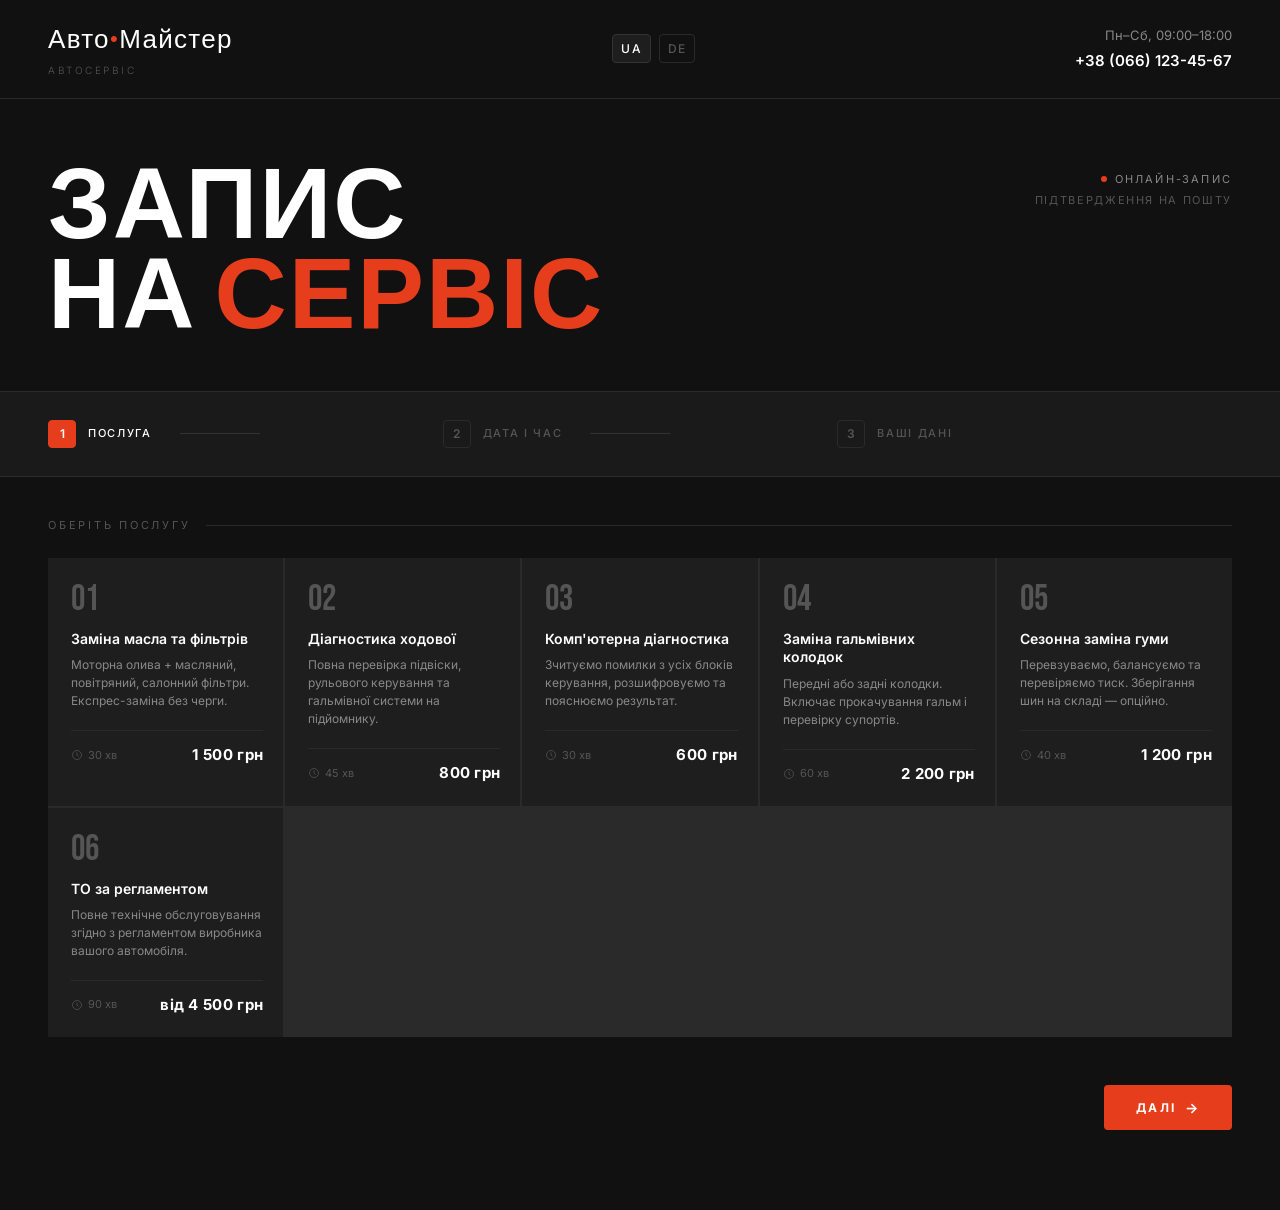
==== index.html @ 1dd85649 "add all project files" ====
<!DOCTYPE html>
<html lang="uk">
<head>
  <meta charset="UTF-8" />
  <meta name="viewport" content="width=device-width, initial-scale=1.0" />
  <title>Авто•Майстер — Запис на сервіс</title>
  <meta name="description" content="Онлайн-запис на автосервіс. Заміна масла, діагностика, гальма, шини. Пн–Сб 09:00–18:00" />
  <link rel="stylesheet" href="css/style.css" />
  <link rel="preconnect" href="https://fonts.googleapis.com" />
  <link href="https://fonts.googleapis.com/css2?family=Bebas+Neue&family=Inter:wght@300;400;500;600;700&display=swap" rel="stylesheet" />
</head>
<body>

<!-- HEADER -->
<header class="header">
  <div class="logo">
    <div>
      <a class="logo-name" href="index.html">Авто<span>•</span>Майстер</a>
      <div class="logo-tagline">Автосервіс</div>
    </div>
  </div>

  <div class="lang-switcher">
    <a href="index.html" class="active">UA</a>
    <a href="index.de.html">DE</a>
  </div>

  <div class="header-contact">
    <div>Пн–Сб, 09:00–18:00</div>
    <a href="tel:+380661234567">+38 (066) 123-45-67</a>
  </div>
</header>

<!-- HERO -->
<section class="hero">
  <h1 class="hero-headline">
    Запис<br>на <span class="accent">сервіс</span>
  </h1>
  <div class="hero-meta">
    <div class="hero-badge">Онлайн-запис</div>
    <div class="hero-sub">Підтвердження на пошту</div>
  </div>
</section>

<!-- WIZARD STEPS -->
<nav class="wizard-steps" aria-label="Кроки запису">
  <div class="step active" id="nav-step-1">
    <div class="step-num">1</div>
    <span class="step-label">Послуга</span>
  </div>
  <div class="step" id="nav-step-2">
    <div class="step-num">2</div>
    <span class="step-label">Дата і час</span>
  </div>
  <div class="step" id="nav-step-3">
    <div class="step-num">3</div>
    <span class="step-label">Ваші дані</span>
  </div>
</nav>

<!-- MAIN -->
<main class="main">

  <!-- STEP 1 -->
  <div class="wizard-panel" id="step-1">
    <div class="section-label">Оберіть послугу</div>
    <div class="services-grid" id="services-grid"></div>
    <div class="btn-row" style="border-top:none; justify-content:flex-end; margin-top:24px;">
      <button class="btn-next" id="btn-next-1">Далі</button>
    </div>
  </div>

  <!-- STEP 2 -->
  <div class="wizard-panel hidden" id="step-2">
    <div class="section-label">Оберіть дату</div>
    <div class="calendar-section">
      <div id="calendar-container"></div>
    </div>
    <div class="section-label" style="margin-top:32px;">Доступний час</div>
    <div id="time-slots"></div>
    <div class="btn-row">
      <button class="btn-back" id="btn-back-2">Назад</button>
      <button class="btn-next" id="btn-next-2">Далі</button>
    </div>
  </div>

  <!-- STEP 3 -->
  <div class="wizard-panel hidden" id="step-3">
    <div class="section-label">Ваші дані</div>

    <div id="booking-summary" class="booking-summary"></div>

    <div class="form-group">
      <label class="form-label" for="field-name">Ім'я *</label>
      <input class="form-input" id="field-name" type="text" placeholder="Іван Петренко" autocomplete="name" />
      <div class="form-error" id="error-name"></div>
    </div>

    <div class="form-group">
      <label class="form-label" for="field-phone">Телефон *</label>
      <input class="form-input" id="field-phone" type="tel" placeholder="+38 (0__) ___-__-__" autocomplete="tel" />
      <div class="form-error" id="error-phone"></div>
    </div>

    <div class="form-group">
      <label class="form-label" for="field-email">Email <span style="color:var(--text-muted);font-size:11px;">(необов'язково)</span></label>
      <input class="form-input" id="field-email" type="email" placeholder="ivan@gmail.com" autocomplete="email" />
      <div class="form-error" id="error-email"></div>
    </div>

    <div class="form-group">
      <label class="form-label" for="field-comment">Марка авто / коментар</label>
      <input class="form-input" id="field-comment" type="text" placeholder="Toyota Camry 2019, бензин" />
    </div>

    <div class="btn-row">
      <button class="btn-back" id="btn-back-3">Назад</button>
      <button class="btn-next" id="btn-submit">Підтвердити запис</button>
    </div>
  </div>

  <!-- SUCCESS -->
  <div class="wizard-panel hidden" id="step-success">
    <div class="success-screen">
      <div class="success-icon">
        <svg viewBox="0 0 24 24"><polyline points="4,12 9,17 20,6"/></svg>
      </div>
      <h2 class="success-title">Запис прийнято!</h2>
      <p class="success-text">
        Ваш запис успішно оформлено.<br>
        Підтвердження надіслано на вашу пошту.
      </p>
      <div class="success-detail booking-summary"></div>
      <a class="btn-next hidden cal-link" href="#" target="_blank" rel="noopener"
         style="display:inline-flex; margin-bottom:16px; text-decoration:none;">
        Додати в Cal.com
      </a>
      <br>
      <button class="btn-restart" id="btn-restart">Новий запис</button>
    </div>
  </div>

</main>

<!-- DATA: Services (Ukrainian) -->
<script>
window.SERVICES = [
  {
    id: 'oil',
    name: 'Заміна масла та фільтрів',
    desc: 'Моторна олива + масляний, повітряний, салонний фільтри. Експрес-заміна без черги.',
    duration: '30 хв',
    price: '1 500 грн',
  },
  {
    id: 'suspension',
    name: 'Діагностика ходової',
    desc: 'Повна перевірка підвіски, рульового керування та гальмівної системи на підйомнику.',
    duration: '45 хв',
    price: '800 грн',
  },
  {
    id: 'diagnostic',
    name: 'Комп\'ютерна діагностика',
    desc: 'Зчитуємо помилки з усіх блоків керування, розшифровуємо та пояснюємо результат.',
    duration: '30 хв',
    price: '600 грн',
  },
  {
    id: 'brakes',
    name: 'Заміна гальмівних колодок',
    desc: 'Передні або задні колодки. Включає прокачування гальм і перевірку супортів.',
    duration: '60 хв',
    price: '2 200 грн',
  },
  {
    id: 'tires',
    name: 'Сезонна заміна гуми',
    desc: 'Перевзуваємо, балансуємо та перевіряємо тиск. Зберігання шин на складі — опційно.',
    duration: '40 хв',
    price: '1 200 грн',
  },
  {
    id: 'maintenance',
    name: 'ТО за регламентом',
    desc: 'Повне технічне обслуговування згідно з регламентом виробника вашого автомобіля.',
    duration: '90 хв',
    price: 'від 4 500 грн',
  },
];

window.STRINGS = {
  selectService: 'Оберіть послугу',
  selectDateTime: 'Оберіть дату та час',
  selectDateFirst: 'Спочатку оберіть дату',
  yourBooking: 'Ваше замовлення',
  service: 'Послуга',
  dateLabel: 'Дата',
  timeLabel: 'Час',
  duration: 'Тривалість',
  price: 'Вартість',
  nameLabel: 'Ім\'я',
  sending: 'Надсилання',
  submit: 'Підтвердити запис',
  errorRequired: 'Обов\'язкове поле',
  errorPhone: 'Введіть коректний номер',
  errorEmail: 'Некоректний email',
  errorGeneral: 'Помилка. Спробуйте ще раз.',
  months: ['Січень','Лютий','Березень','Квітень','Травень','Червень',
           'Липень','Серпень','Вересень','Жовтень','Листопад','Грудень'],
  days: ['Пн','Вт','Ср','Чт','Пт','Сб','Нд'],
};
</script>
<script src="js/main.js"></script>
</body>
</html>
---- css/style.css ----
/* ============================================
   AUTO-SERVICE — CORE STYLES
   Dark industrial theme, orange/red accent
   ============================================ */

:root {
  --bg-primary: #111111;
  --bg-secondary: #1a1a1a;
  --bg-card: #1e1e1e;
  --bg-card-hover: #242424;
  --bg-card-selected: #222222;

  --accent: #e63e1c;
  --accent-dark: #b52e10;
  --accent-dim: rgba(230, 62, 28, 0.15);

  --text-primary: #ffffff;
  --text-secondary: #888888;
  --text-muted: #555555;
  --text-accent: #e63e1c;

  --border: #2a2a2a;
  --border-light: #333333;
  --border-accent: #e63e1c;

  --font-display: 'Bebas Neue', 'Impact', sans-serif;
  --font-body: 'Inter', 'Segoe UI', sans-serif;

  --step-inactive: #2a2a2a;
  --step-active: #e63e1c;
  --step-done: #333333;

  --radius: 4px;
  --transition: 0.2s ease;
}

/* ---- RESET ---- */
*, *::before, *::after { box-sizing: border-box; margin: 0; padding: 0; }

html { scroll-behavior: smooth; }

body {
  background: var(--bg-primary);
  color: var(--text-primary);
  font-family: var(--font-body);
  font-size: 15px;
  line-height: 1.6;
  min-height: 100vh;
  -webkit-font-smoothing: antialiased;
}

@import url('https://fonts.googleapis.com/css2?family=Bebas+Neue&family=Inter:wght@300;400;500;600&display=swap');

/* ============ HEADER ============ */
.header {
  display: flex;
  align-items: center;
  justify-content: space-between;
  padding: 20px 48px;
  border-bottom: 1px solid var(--border);
  background: var(--bg-primary);
  position: sticky;
  top: 0;
  z-index: 100;
}

.logo {
  display: flex;
  align-items: center;
  gap: 12px;
}

.logo-name {
  font-family: var(--font-display);
  font-size: 26px;
  letter-spacing: 0.05em;
  color: var(--text-primary);
  text-decoration: none;
}

.logo-name span {
  color: var(--accent);
}

.logo-tagline {
  font-size: 10px;
  letter-spacing: 0.25em;
  text-transform: uppercase;
  color: var(--text-muted);
  font-weight: 300;
}

.header-contact {
  text-align: right;
  font-size: 13px;
  color: var(--text-secondary);
  line-height: 1.8;
}

.header-contact a {
  color: var(--text-primary);
  text-decoration: none;
  font-weight: 600;
  font-size: 15px;
  transition: color var(--transition);
}

.header-contact a:hover { color: var(--accent); }

.lang-switcher {
  display: flex;
  gap: 8px;
  align-items: center;
}

.lang-switcher a {
  font-size: 12px;
  font-weight: 500;
  letter-spacing: 0.1em;
  text-transform: uppercase;
  color: var(--text-muted);
  text-decoration: none;
  padding: 4px 8px;
  border: 1px solid var(--border);
  border-radius: var(--radius);
  transition: all var(--transition);
}

.lang-switcher a:hover,
.lang-switcher a.active {
  color: var(--text-primary);
  border-color: var(--border-light);
  background: var(--bg-card);
}

/* ============ HERO ============ */
.hero {
  padding: 64px 48px 48px;
  border-bottom: 1px solid var(--border);
  display: flex;
  align-items: flex-start;
  justify-content: space-between;
  gap: 32px;
}

.hero-headline {
  font-family: var(--font-display);
  font-size: clamp(60px, 8vw, 100px);
  line-height: 0.9;
  letter-spacing: 0.02em;
  text-transform: uppercase;
}

.hero-headline .accent { color: var(--accent); }

.hero-meta {
  text-align: right;
  padding-top: 8px;
}

.hero-badge {
  display: flex;
  align-items: center;
  gap: 8px;
  font-size: 11px;
  letter-spacing: 0.2em;
  text-transform: uppercase;
  color: var(--text-secondary);
  margin-bottom: 4px;
  justify-content: flex-end;
}

.hero-badge::before {
  content: '';
  display: inline-block;
  width: 6px;
  height: 6px;
  border-radius: 50%;
  background: var(--accent);
  animation: pulse 2s infinite;
}

@keyframes pulse {
  0%, 100% { opacity: 1; }
  50% { opacity: 0.4; }
}

.hero-sub {
  font-size: 11px;
  letter-spacing: 0.15em;
  text-transform: uppercase;
  color: var(--text-muted);
}

/* ============ WIZARD STEPS ============ */
.wizard-steps {
  display: flex;
  align-items: center;
  gap: 0;
  padding: 28px 48px;
  border-bottom: 1px solid var(--border);
  background: var(--bg-secondary);
}

.step {
  display: flex;
  align-items: center;
  gap: 12px;
  cursor: default;
  flex: 1;
}

.step:not(:last-child)::after {
  content: '';
  flex: 1;
  height: 1px;
  background: var(--border-light);
  margin: 0 16px;
  max-width: 80px;
}

.step-num {
  width: 28px;
  height: 28px;
  border: 1.5px solid var(--step-inactive);
  display: flex;
  align-items: center;
  justify-content: center;
  font-size: 12px;
  font-weight: 600;
  color: var(--text-muted);
  border-radius: var(--radius);
  flex-shrink: 0;
  transition: all var(--transition);
}

.step-label {
  font-size: 11px;
  font-weight: 500;
  letter-spacing: 0.15em;
  text-transform: uppercase;
  color: var(--text-muted);
  white-space: nowrap;
  transition: color var(--transition);
}

/* Active step */
.step.active .step-num {
  background: var(--accent);
  border-color: var(--accent);
  color: white;
}

.step.active .step-label {
  color: var(--text-primary);
}

/* Completed step */
.step.done .step-num {
  background: var(--step-done);
  border-color: var(--step-done);
  color: var(--accent);
  font-size: 14px;
}

.step.done .step-label {
  color: var(--text-secondary);
}

/* ============ MAIN CONTENT ============ */
.main {
  padding: 40px 48px 80px;
}

.section-label {
  font-size: 11px;
  letter-spacing: 0.25em;
  text-transform: uppercase;
  color: var(--text-muted);
  margin-bottom: 24px;
  display: flex;
  align-items: center;
  gap: 16px;
}

.section-label::after {
  content: '';
  flex: 1;
  height: 1px;
  background: var(--border);
}

/* ============ STEP 1 — SERVICES ============ */
.services-grid {
  display: grid;
  grid-template-columns: repeat(5, 1fr);
  gap: 2px;
  background: var(--border);
}

@media (max-width: 1200px) {
  .services-grid { grid-template-columns: repeat(3, 1fr); }
}

@media (max-width: 768px) {
  .services-grid { grid-template-columns: 1fr; }
  .header { padding: 16px 20px; }
  .hero { padding: 40px 20px 32px; flex-direction: column; }
  .hero-meta { text-align: left; }
  .wizard-steps { padding: 20px; }
  .step-label { display: none; }
  .main { padding: 28px 20px 60px; }
}

.service-card {
  background: var(--bg-card);
  padding: 24px 20px 20px;
  cursor: pointer;
  position: relative;
  transition: background var(--transition);
  border-left: 3px solid transparent;
  user-select: none;
}

.service-card:hover {
  background: var(--bg-card-hover);
}

.service-card.selected {
  background: var(--bg-card-selected);
  border-left-color: var(--accent);
}

.service-card .check {
  position: absolute;
  top: 12px;
  right: 12px;
  width: 22px;
  height: 22px;
  background: var(--accent);
  border-radius: 2px;
  display: flex;
  align-items: center;
  justify-content: center;
  opacity: 0;
  transition: opacity var(--transition);
}

.service-card.selected .check { opacity: 1; }

.check svg {
  width: 12px;
  height: 12px;
  stroke: white;
  stroke-width: 2.5;
  fill: none;
}

.service-num {
  font-family: var(--font-display);
  font-size: 36px;
  color: var(--text-muted);
  line-height: 1;
  margin-bottom: 12px;
  transition: color var(--transition);
}

.service-card.selected .service-num,
.service-card:hover .service-num {
  color: var(--accent);
  opacity: 0.6;
}

.service-name {
  font-size: 14px;
  font-weight: 600;
  color: var(--text-primary);
  margin-bottom: 8px;
  line-height: 1.3;
}

.service-desc {
  font-size: 12px;
  color: var(--text-secondary);
  line-height: 1.5;
  margin-bottom: 20px;
}

.service-footer {
  display: flex;
  align-items: center;
  justify-content: space-between;
  border-top: 1px solid var(--border);
  padding-top: 12px;
  margin-top: auto;
}

.service-duration {
  font-size: 11px;
  color: var(--text-muted);
  display: flex;
  align-items: center;
  gap: 5px;
}

.service-duration svg {
  width: 12px;
  height: 12px;
  stroke: currentColor;
  fill: none;
  stroke-width: 1.5;
}

.service-price {
  font-size: 15px;
  font-weight: 700;
  color: var(--text-primary);
  letter-spacing: 0.02em;
}

.service-card.selected .service-price {
  color: var(--accent);
}

/* ============ STEP 2 — CALENDAR ============ */
#step-2 {
  max-width: 600px;
}

/* Cal.com embed container */
.cal-embed-wrapper {
  background: var(--bg-card);
  border: 1px solid var(--border);
  border-radius: var(--radius);
  overflow: hidden;
  min-height: 500px;
}

/* Custom calendar (fallback / standalone) */
.calendar-section { margin-bottom: 32px; }

.cal-header {
  display: flex;
  align-items: center;
  justify-content: space-between;
  margin-bottom: 20px;
}

.cal-month {
  font-family: var(--font-display);
  font-size: 24px;
  letter-spacing: 0.05em;
  text-transform: uppercase;
}

.cal-nav {
  background: none;
  border: 1px solid var(--border);
  color: var(--text-secondary);
  width: 32px;
  height: 32px;
  border-radius: var(--radius);
  cursor: pointer;
  display: flex;
  align-items: center;
  justify-content: center;
  transition: all var(--transition);
  font-size: 16px;
}

.cal-nav:hover {
  border-color: var(--border-light);
  color: var(--text-primary);
}

.cal-grid {
  display: grid;
  grid-template-columns: repeat(7, 1fr);
  gap: 2px;
}

.cal-day-name {
  text-align: center;
  font-size: 11px;
  letter-spacing: 0.1em;
  text-transform: uppercase;
  color: var(--text-muted);
  padding: 8px 4px;
  font-weight: 500;
}

.cal-day {
  aspect-ratio: 1;
  display: flex;
  align-items: center;
  justify-content: center;
  font-size: 14px;
  border-radius: var(--radius);
  cursor: pointer;
  transition: all var(--transition);
  color: var(--text-secondary);
  font-weight: 400;
}

.cal-day:hover:not(.disabled):not(.empty) {
  background: var(--bg-card-hover);
  color: var(--text-primary);
}

.cal-day.today {
  color: var(--text-primary);
  font-weight: 600;
  border: 1px solid var(--border-light);
}

.cal-day.selected {
  background: var(--accent);
  color: white;
  font-weight: 700;
}

.cal-day.disabled {
  color: var(--text-muted);
  cursor: default;
  opacity: 0.4;
}

.cal-day.empty { cursor: default; }

/* Time slots */
.time-section { }

.time-grid {
  display: grid;
  grid-template-columns: repeat(4, 1fr);
  gap: 8px;
  margin-top: 12px;
}

@media (max-width: 480px) {
  .time-grid { grid-template-columns: repeat(3, 1fr); }
}

.time-slot {
  padding: 10px;
  text-align: center;
  font-size: 13px;
  font-weight: 500;
  background: var(--bg-card);
  border: 1px solid var(--border);
  border-radius: var(--radius);
  cursor: pointer;
  color: var(--text-secondary);
  transition: all var(--transition);
}

.time-slot:hover {
  border-color: var(--border-light);
  color: var(--text-primary);
  background: var(--bg-card-hover);
}

.time-slot.selected {
  background: var(--accent);
  border-color: var(--accent);
  color: white;
}

.time-placeholder {
  padding: 32px 20px;
  text-align: center;
  color: var(--text-muted);
  font-size: 13px;
  background: var(--bg-card);
  border: 1px solid var(--border);
  border-radius: var(--radius);
  margin-top: 12px;
}

/* ============ STEP 3 — FORM ============ */
#step-3 { max-width: 520px; }

.form-group {
  margin-bottom: 20px;
}

.form-label {
  display: block;
  font-size: 11px;
  letter-spacing: 0.15em;
  text-transform: uppercase;
  color: var(--text-muted);
  margin-bottom: 8px;
  font-weight: 500;
}

.form-input {
  width: 100%;
  background: var(--bg-card);
  border: 1px solid var(--border);
  border-radius: var(--radius);
  padding: 12px 16px;
  font-size: 14px;
  color: var(--text-primary);
  font-family: var(--font-body);
  transition: border-color var(--transition);
  -webkit-appearance: none;
}

.form-input::placeholder { color: var(--text-muted); }

.form-input:focus {
  outline: none;
  border-color: var(--accent);
}

.form-input.error { border-color: #c0392b; }
.form-error { font-size: 12px; color: #e74c3c; margin-top: 6px; }

.booking-summary {
  background: var(--bg-card);
  border: 1px solid var(--border);
  border-radius: var(--radius);
  padding: 20px;
  margin-bottom: 28px;
}

.summary-title {
  font-size: 11px;
  letter-spacing: 0.15em;
  text-transform: uppercase;
  color: var(--text-muted);
  margin-bottom: 16px;
}

.summary-row {
  display: flex;
  justify-content: space-between;
  align-items: baseline;
  font-size: 13px;
  color: var(--text-secondary);
  padding: 8px 0;
  border-bottom: 1px solid var(--border);
}

.summary-row:last-child { border-bottom: none; }

.summary-row strong {
  color: var(--text-primary);
  font-weight: 500;
}

.summary-row .val-accent {
  color: var(--accent);
  font-weight: 700;
}

/* ============ BUTTONS ============ */
.btn-row {
  display: flex;
  align-items: center;
  justify-content: space-between;
  margin-top: 36px;
  padding-top: 24px;
  border-top: 1px solid var(--border);
}

.btn-back {
  background: none;
  border: none;
  color: var(--text-muted);
  font-size: 12px;
  letter-spacing: 0.15em;
  text-transform: uppercase;
  cursor: pointer;
  font-family: var(--font-body);
  font-weight: 500;
  transition: color var(--transition);
  display: flex;
  align-items: center;
  gap: 8px;
  padding: 0;
}

.btn-back:hover { color: var(--text-primary); }

.btn-back::before {
  content: '←';
  font-size: 14px;
}

.btn-next {
  background: var(--accent);
  border: none;
  color: white;
  font-size: 12px;
  letter-spacing: 0.2em;
  text-transform: uppercase;
  font-weight: 700;
  padding: 14px 32px;
  border-radius: var(--radius);
  cursor: pointer;
  font-family: var(--font-body);
  transition: background var(--transition), transform 0.1s;
  display: flex;
  align-items: center;
  gap: 8px;
}

.btn-next:hover { background: var(--accent-dark); }
.btn-next:active { transform: scale(0.98); }

.btn-next:disabled {
  background: var(--step-inactive);
  color: var(--text-muted);
  cursor: not-allowed;
}

.btn-next::after { content: '→'; font-size: 14px; }

/* ============ SUCCESS SCREEN ============ */
.success-screen {
  text-align: center;
  padding: 80px 40px;
  max-width: 500px;
  margin: 0 auto;
}

.success-icon {
  width: 64px;
  height: 64px;
  background: var(--accent-dim);
  border: 1px solid var(--accent);
  border-radius: 50%;
  display: flex;
  align-items: center;
  justify-content: center;
  margin: 0 auto 28px;
}

.success-icon svg {
  width: 28px;
  height: 28px;
  stroke: var(--accent);
  stroke-width: 2;
  fill: none;
}

.success-title {
  font-family: var(--font-display);
  font-size: 40px;
  margin-bottom: 12px;
  text-transform: uppercase;
}

.success-text {
  font-size: 14px;
  color: var(--text-secondary);
  line-height: 1.7;
  margin-bottom: 32px;
}

.success-detail {
  background: var(--bg-card);
  border: 1px solid var(--border);
  border-radius: var(--radius);
  padding: 20px;
  margin-bottom: 28px;
  text-align: left;
}

.btn-restart {
  background: none;
  border: 1px solid var(--border-light);
  color: var(--text-secondary);
  font-size: 12px;
  letter-spacing: 0.15em;
  text-transform: uppercase;
  padding: 12px 28px;
  border-radius: var(--radius);
  cursor: pointer;
  font-family: var(--font-body);
  transition: all var(--transition);
}

.btn-restart:hover {
  border-color: var(--text-secondary);
  color: var(--text-primary);
}

/* ============ UTILITIES ============ */
.hidden { display: none !important; }

.fade-in {
  animation: fadeIn 0.25s ease;
}

@keyframes fadeIn {
  from { opacity: 0; transform: translateY(8px); }
  to { opacity: 1; transform: translateY(0); }
}

@media (prefers-reduced-motion: reduce) {
  * { animation: none !important; transition: none !important; }
}
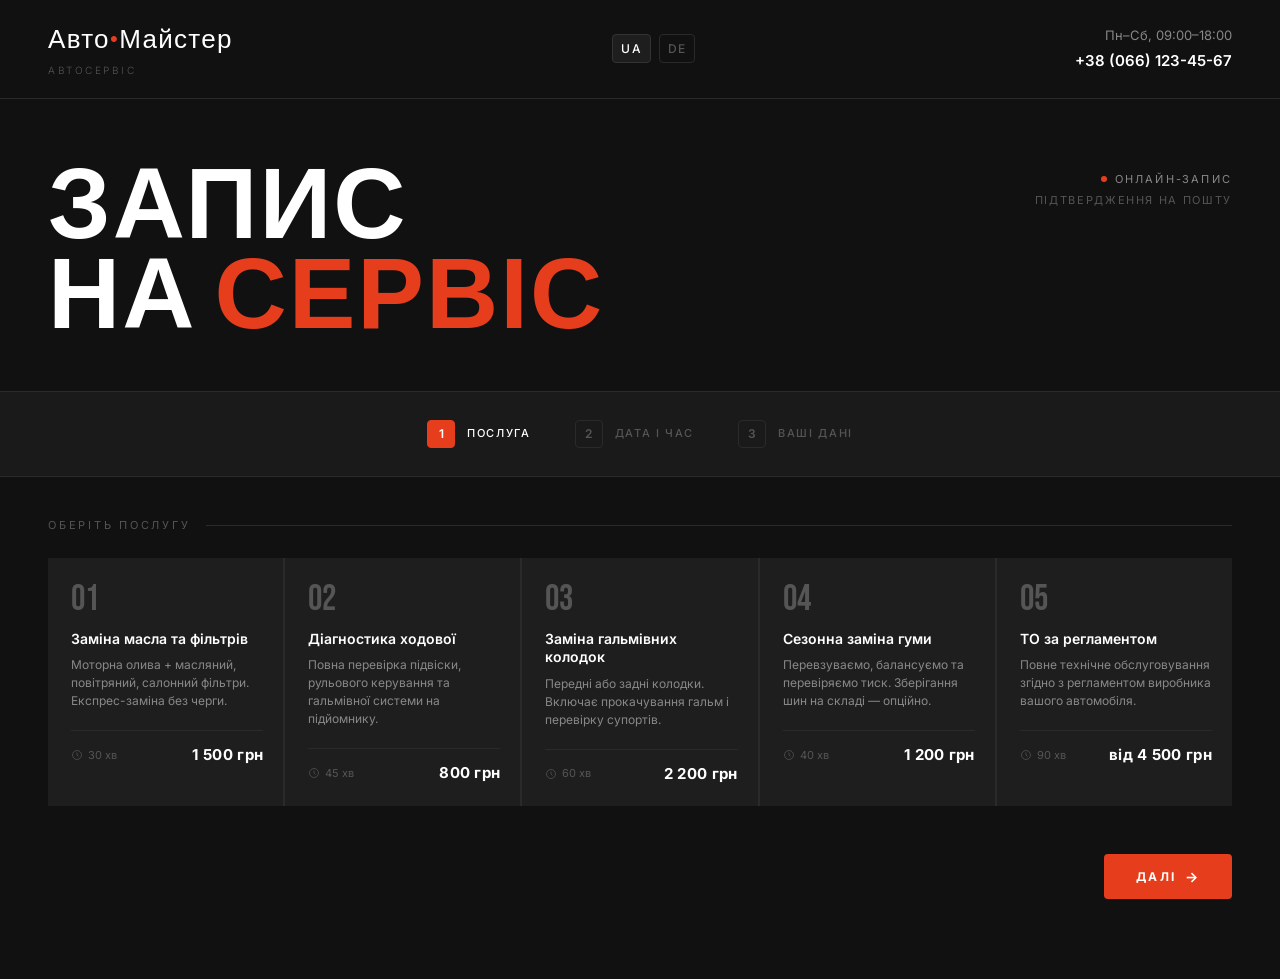
==== commit bba0e103: "fix 0.1" ====
--- a/index.html
+++ b/index.html
@@ -1,216 +1,252 @@
-<!DOCTYPE html>
+<!doctype html>
 <html lang="uk">
-<head>
-  <meta charset="UTF-8" />
-  <meta name="viewport" content="width=device-width, initial-scale=1.0" />
-  <title>Авто•Майстер — Запис на сервіс</title>
-  <meta name="description" content="Онлайн-запис на автосервіс. Заміна масла, діагностика, гальма, шини. Пн–Сб 09:00–18:00" />
-  <link rel="stylesheet" href="css/style.css" />
-  <link rel="preconnect" href="https://fonts.googleapis.com" />
-  <link href="https://fonts.googleapis.com/css2?family=Bebas+Neue&family=Inter:wght@300;400;500;600;700&display=swap" rel="stylesheet" />
-</head>
-<body>
-
-<!-- HEADER -->
-<header class="header">
-  <div class="logo">
-    <div>
-      <a class="logo-name" href="index.html">Авто<span>•</span>Майстер</a>
-      <div class="logo-tagline">Автосервіс</div>
-    </div>
-  </div>
-
-  <div class="lang-switcher">
-    <a href="index.html" class="active">UA</a>
-    <a href="index.de.html">DE</a>
-  </div>
-
-  <div class="header-contact">
-    <div>Пн–Сб, 09:00–18:00</div>
-    <a href="tel:+380661234567">+38 (066) 123-45-67</a>
-  </div>
-</header>
-
-<!-- HERO -->
-<section class="hero">
-  <h1 class="hero-headline">
-    Запис<br>на <span class="accent">сервіс</span>
-  </h1>
-  <div class="hero-meta">
-    <div class="hero-badge">Онлайн-запис</div>
-    <div class="hero-sub">Підтвердження на пошту</div>
-  </div>
-</section>
-
-<!-- WIZARD STEPS -->
-<nav class="wizard-steps" aria-label="Кроки запису">
-  <div class="step active" id="nav-step-1">
-    <div class="step-num">1</div>
-    <span class="step-label">Послуга</span>
-  </div>
-  <div class="step" id="nav-step-2">
-    <div class="step-num">2</div>
-    <span class="step-label">Дата і час</span>
-  </div>
-  <div class="step" id="nav-step-3">
-    <div class="step-num">3</div>
-    <span class="step-label">Ваші дані</span>
-  </div>
-</nav>
-
-<!-- MAIN -->
-<main class="main">
-
-  <!-- STEP 1 -->
-  <div class="wizard-panel" id="step-1">
-    <div class="section-label">Оберіть послугу</div>
-    <div class="services-grid" id="services-grid"></div>
-    <div class="btn-row" style="border-top:none; justify-content:flex-end; margin-top:24px;">
-      <button class="btn-next" id="btn-next-1">Далі</button>
-    </div>
-  </div>
-
-  <!-- STEP 2 -->
-  <div class="wizard-panel hidden" id="step-2">
-    <div class="section-label">Оберіть дату</div>
-    <div class="calendar-section">
-      <div id="calendar-container"></div>
-    </div>
-    <div class="section-label" style="margin-top:32px;">Доступний час</div>
-    <div id="time-slots"></div>
-    <div class="btn-row">
-      <button class="btn-back" id="btn-back-2">Назад</button>
-      <button class="btn-next" id="btn-next-2">Далі</button>
-    </div>
-  </div>
-
-  <!-- STEP 3 -->
-  <div class="wizard-panel hidden" id="step-3">
-    <div class="section-label">Ваші дані</div>
-
-    <div id="booking-summary" class="booking-summary"></div>
-
-    <div class="form-group">
-      <label class="form-label" for="field-name">Ім'я *</label>
-      <input class="form-input" id="field-name" type="text" placeholder="Іван Петренко" autocomplete="name" />
-      <div class="form-error" id="error-name"></div>
-    </div>
-
-    <div class="form-group">
-      <label class="form-label" for="field-phone">Телефон *</label>
-      <input class="form-input" id="field-phone" type="tel" placeholder="+38 (0__) ___-__-__" autocomplete="tel" />
-      <div class="form-error" id="error-phone"></div>
-    </div>
-
-    <div class="form-group">
-      <label class="form-label" for="field-email">Email <span style="color:var(--text-muted);font-size:11px;">(необов'язково)</span></label>
-      <input class="form-input" id="field-email" type="email" placeholder="ivan@gmail.com" autocomplete="email" />
-      <div class="form-error" id="error-email"></div>
-    </div>
-
-    <div class="form-group">
-      <label class="form-label" for="field-comment">Марка авто / коментар</label>
-      <input class="form-input" id="field-comment" type="text" placeholder="Toyota Camry 2019, бензин" />
-    </div>
-
-    <div class="btn-row">
-      <button class="btn-back" id="btn-back-3">Назад</button>
-      <button class="btn-next" id="btn-submit">Підтвердити запис</button>
-    </div>
-  </div>
-
-  <!-- SUCCESS -->
-  <div class="wizard-panel hidden" id="step-success">
-    <div class="success-screen">
-      <div class="success-icon">
-        <svg viewBox="0 0 24 24"><polyline points="4,12 9,17 20,6"/></svg>
-      </div>
-      <h2 class="success-title">Запис прийнято!</h2>
-      <p class="success-text">
-        Ваш запис успішно оформлено.<br>
-        Підтвердження надіслано на вашу пошту.
-      </p>
-      <div class="success-detail booking-summary"></div>
-      <a class="btn-next hidden cal-link" href="#" target="_blank" rel="noopener"
-         style="display:inline-flex; margin-bottom:16px; text-decoration:none;">
-        Додати в Cal.com
-      </a>
-      <br>
-      <button class="btn-restart" id="btn-restart">Новий запис</button>
-    </div>
-  </div>
-
-</main>
-
-<!-- DATA: Services (Ukrainian) -->
-<script>
-window.SERVICES = [
-  {
-    id: 'oil',
-    name: 'Заміна масла та фільтрів',
-    desc: 'Моторна олива + масляний, повітряний, салонний фільтри. Експрес-заміна без черги.',
-    duration: '30 хв',
-    price: '1 500 грн',
-  },
-  {
-    id: 'suspension',
-    name: 'Діагностика ходової',
-    desc: 'Повна перевірка підвіски, рульового керування та гальмівної системи на підйомнику.',
-    duration: '45 хв',
-    price: '800 грн',
-  },
-  {
-    id: 'diagnostic',
-    name: 'Комп\'ютерна діагностика',
-    desc: 'Зчитуємо помилки з усіх блоків керування, розшифровуємо та пояснюємо результат.',
-    duration: '30 хв',
-    price: '600 грн',
-  },
-  {
-    id: 'brakes',
-    name: 'Заміна гальмівних колодок',
-    desc: 'Передні або задні колодки. Включає прокачування гальм і перевірку супортів.',
-    duration: '60 хв',
-    price: '2 200 грн',
-  },
-  {
-    id: 'tires',
-    name: 'Сезонна заміна гуми',
-    desc: 'Перевзуваємо, балансуємо та перевіряємо тиск. Зберігання шин на складі — опційно.',
-    duration: '40 хв',
-    price: '1 200 грн',
-  },
-  {
-    id: 'maintenance',
-    name: 'ТО за регламентом',
-    desc: 'Повне технічне обслуговування згідно з регламентом виробника вашого автомобіля.',
-    duration: '90 хв',
-    price: 'від 4 500 грн',
-  },
-];
-
-window.STRINGS = {
-  selectService: 'Оберіть послугу',
-  selectDateTime: 'Оберіть дату та час',
-  selectDateFirst: 'Спочатку оберіть дату',
-  yourBooking: 'Ваше замовлення',
-  service: 'Послуга',
-  dateLabel: 'Дата',
-  timeLabel: 'Час',
-  duration: 'Тривалість',
-  price: 'Вартість',
-  nameLabel: 'Ім\'я',
-  sending: 'Надсилання',
-  submit: 'Підтвердити запис',
-  errorRequired: 'Обов\'язкове поле',
-  errorPhone: 'Введіть коректний номер',
-  errorEmail: 'Некоректний email',
-  errorGeneral: 'Помилка. Спробуйте ще раз.',
-  months: ['Січень','Лютий','Березень','Квітень','Травень','Червень',
-           'Липень','Серпень','Вересень','Жовтень','Листопад','Грудень'],
-  days: ['Пн','Вт','Ср','Чт','Пт','Сб','Нд'],
-};
-</script>
-<script src="js/main.js"></script>
-</body>
+  <head>
+    <meta charset="UTF-8" />
+    <meta name="viewport" content="width=device-width, initial-scale=1.0" />
+    <title>Авто•Майстер — Запис на сервіс</title>
+    <meta
+      name="description"
+      content="Онлайн-запис на автосервіс. Заміна масла, діагностика, гальма, шини. Пн–Сб 09:00–18:00"
+    />
+    <link rel="stylesheet" href="css/style.css" />
+    <link rel="preconnect" href="https://fonts.googleapis.com" />
+    <link
+      href="https://fonts.googleapis.com/css2?family=Bebas+Neue&family=Inter:wght@300;400;500;600;700&display=swap"
+      rel="stylesheet"
+    />
+  </head>
+  <body>
+    <!-- HEADER -->
+    <header class="header">
+      <div class="logo">
+        <div>
+          <a class="logo-name" href="index.html">Авто<span>•</span>Майстер</a>
+          <div class="logo-tagline">Автосервіс</div>
+        </div>
+      </div>
+
+      <div class="lang-switcher">
+        <a href="index.html" class="active">UA</a>
+        <a href="index.de.html">DE</a>
+      </div>
+
+      <div class="header-contact">
+        <div>Пн–Сб, 09:00–18:00</div>
+        <a href="tel:+380661234567">+38 (066) 123-45-67</a>
+      </div>
+    </header>
+
+    <!-- HERO -->
+    <section class="hero">
+      <h1 class="hero-headline">
+        Запис<br />на <span class="accent">сервіс</span>
+      </h1>
+      <div class="hero-meta">
+        <div class="hero-badge">Онлайн-запис</div>
+        <div class="hero-sub">Підтвердження на пошту</div>
+      </div>
+    </section>
+
+    <!-- WIZARD STEPS -->
+    <nav class="wizard-steps" aria-label="Кроки запису">
+      <div class="step active" id="nav-step-1">
+        <div class="step-num">1</div>
+        <span class="step-label">Послуга</span>
+      </div>
+      <div class="step" id="nav-step-2">
+        <div class="step-num">2</div>
+        <span class="step-label">Дата і час</span>
+      </div>
+      <div class="step" id="nav-step-3">
+        <div class="step-num">3</div>
+        <span class="step-label">Ваші дані</span>
+      </div>
+    </nav>
+
+    <!-- MAIN -->
+    <main class="main">
+      <!-- STEP 1 -->
+      <div class="wizard-panel" id="step-1">
+        <div class="section-label">Оберіть послугу</div>
+        <div class="services-grid" id="services-grid"></div>
+        <div
+          class="btn-row"
+          style="border-top: none; justify-content: flex-end; margin-top: 24px"
+        >
+          <button class="btn-next" id="btn-next-1">Далі</button>
+        </div>
+      </div>
+
+      <!-- STEP 2 -->
+      <div class="wizard-panel hidden" id="step-2">
+        <div class="section-label">Оберіть дату</div>
+        <div class="calendar-section">
+          <div id="calendar-container"></div>
+        </div>
+        <div class="section-label" style="margin-top: 32px">Доступний час</div>
+        <div id="time-slots"></div>
+        <div class="btn-row">
+          <button class="btn-back" id="btn-back-2">Назад</button>
+          <button class="btn-next" id="btn-next-2">Далі</button>
+        </div>
+      </div>
+
+      <!-- STEP 3 -->
+      <div class="wizard-panel hidden" id="step-3">
+        <div class="section-label">Ваші дані</div>
+
+        <div id="booking-summary" class="booking-summary"></div>
+
+        <div class="form-group">
+          <label class="form-label" for="field-name">Ім'я *</label>
+          <input
+            class="form-input"
+            id="field-name"
+            type="text"
+            placeholder="Іван Петренко"
+            autocomplete="name"
+          />
+          <div class="form-error" id="error-name"></div>
+        </div>
+
+        <div class="form-group">
+          <label class="form-label" for="field-phone">Телефон *</label>
+          <input
+            class="form-input"
+            id="field-phone"
+            type="tel"
+            placeholder="+38 (0__) ___-__-__"
+            autocomplete="tel"
+          />
+          <div class="form-error" id="error-phone"></div>
+        </div>
+
+        <div class="form-group">
+          <label class="form-label" for="field-email"
+            >Email
+            <span style="color: var(--text-muted); font-size: 11px"
+              >(необов'язково)</span
+            ></label
+          >
+          <input
+            class="form-input"
+            id="field-email"
+            type="email"
+            placeholder="ivan@gmail.com"
+            autocomplete="email"
+          />
+          <div class="form-error" id="error-email"></div>
+        </div>
+
+        <div class="form-group">
+          <label class="form-label" for="field-comment"
+            >Марка авто / коментар</label
+          >
+          <input
+            class="form-input"
+            id="field-comment"
+            type="text"
+            placeholder="Toyota Camry 2019, бензин"
+          />
+        </div>
+
+        <div class="btn-row">
+          <button class="btn-back" id="btn-back-3">Назад</button>
+          <button class="btn-next" id="btn-submit">Підтвердити запис</button>
+        </div>
+      </div>
+
+      <!-- SUCCESS -->
+      <div class="wizard-panel hidden" id="step-success">
+        <div class="success-screen">
+          <div class="success-icon">
+            <svg viewBox="0 0 24 24"><polyline points="4,12 9,17 20,6" /></svg>
+          </div>
+          <h2 class="success-title">Запис прийнято!</h2>
+          <p class="success-text">
+            Ваш запис успішно оформлено.<br />
+            Підтвердження надіслано на вашу пошту.
+          </p>
+          <div class="success-detail booking-summary"></div>
+          <button class="btn-restart" id="btn-restart">Новий запис</button>
+        </div>
+      </div>
+    </main>
+
+    <!-- DATA: Services (Ukrainian) -->
+    <script>
+      window.SERVICES = [
+        {
+          id: "oil",
+          name: "Заміна масла та фільтрів",
+          desc: "Моторна олива + масляний, повітряний, салонний фільтри. Експрес-заміна без черги.",
+          duration: "30 хв",
+          price: "1 500 грн",
+        },
+        {
+          id: "suspension",
+          name: "Діагностика ходової",
+          desc: "Повна перевірка підвіски, рульового керування та гальмівної системи на підйомнику.",
+          duration: "45 хв",
+          price: "800 грн",
+        },
+        {
+          id: "brakes",
+          name: "Заміна гальмівних колодок",
+          desc: "Передні або задні колодки. Включає прокачування гальм і перевірку супортів.",
+          duration: "60 хв",
+          price: "2 200 грн",
+        },
+        {
+          id: "tires",
+          name: "Сезонна заміна гуми",
+          desc: "Перевзуваємо, балансуємо та перевіряємо тиск. Зберігання шин на складі — опційно.",
+          duration: "40 хв",
+          price: "1 200 грн",
+        },
+        {
+          id: "maintenance",
+          name: "ТО за регламентом",
+          desc: "Повне технічне обслуговування згідно з регламентом виробника вашого автомобіля.",
+          duration: "90 хв",
+          price: "від 4 500 грн",
+        },
+      ];
+
+      window.STRINGS = {
+        selectService: "Оберіть послугу",
+        selectDateTime: "Оберіть дату та час",
+        selectDateFirst: "Спочатку оберіть дату",
+        yourBooking: "Ваше замовлення",
+        service: "Послуга",
+        dateLabel: "Дата",
+        timeLabel: "Час",
+        duration: "Тривалість",
+        price: "Вартість",
+        nameLabel: "Ім'я",
+        sending: "Надсилання",
+        submit: "Підтвердити запис",
+        errorRequired: "Обов'язкове поле",
+        errorPhone: "Введіть коректний номер",
+        errorEmail: "Некоректний email",
+        errorGeneral: "Помилка. Спробуйте ще раз.",
+        months: [
+          "Січень",
+          "Лютий",
+          "Березень",
+          "Квітень",
+          "Травень",
+          "Червень",
+          "Липень",
+          "Серпень",
+          "Вересень",
+          "Жовтень",
+          "Листопад",
+          "Грудень",
+        ],
+        days: ["Пн", "Вт", "Ср", "Чт", "Пт", "Сб", "Нд"],
+      };
+    </script>
+    <script src="js/main.js"></script>
+  </body>
 </html>
--- a/css/style.css
+++ b/css/style.css
@@ -23,8 +23,8 @@
   --border-light: #333333;
   --border-accent: #e63e1c;
 
-  --font-display: 'Bebas Neue', 'Impact', sans-serif;
-  --font-body: 'Inter', 'Segoe UI', sans-serif;
+  --font-display: "Bebas Neue", "Impact", sans-serif;
+  --font-body: "Inter", "Segoe UI", sans-serif;
 
   --step-inactive: #2a2a2a;
   --step-active: #e63e1c;
@@ -35,9 +35,17 @@
 }
 
 /* ---- RESET ---- */
-*, *::before, *::after { box-sizing: border-box; margin: 0; padding: 0; }
-
-html { scroll-behavior: smooth; }
+*,
+*::before,
+*::after {
+  box-sizing: border-box;
+  margin: 0;
+  padding: 0;
+}
+
+html {
+  scroll-behavior: smooth;
+}
 
 body {
   background: var(--bg-primary);
@@ -49,7 +57,7 @@
   -webkit-font-smoothing: antialiased;
 }
 
-@import url('https://fonts.googleapis.com/css2?family=Bebas+Neue&family=Inter:wght@300;400;500;600&display=swap');
+@import url("https://fonts.googleapis.com/css2?family=Bebas+Neue&family=Inter:wght@300;400;500;600&display=swap");
 
 /* ============ HEADER ============ */
 .header {
@@ -105,7 +113,9 @@
   transition: color var(--transition);
 }
 
-.header-contact a:hover { color: var(--accent); }
+.header-contact a:hover {
+  color: var(--accent);
+}
 
 .lang-switcher {
   display: flex;
@@ -151,7 +161,9 @@
   text-transform: uppercase;
 }
 
-.hero-headline .accent { color: var(--accent); }
+.hero-headline .accent {
+  color: var(--accent);
+}
 
 .hero-meta {
   text-align: right;
@@ -171,7 +183,7 @@
 }
 
 .hero-badge::before {
-  content: '';
+  content: "";
   display: inline-block;
   width: 6px;
   height: 6px;
@@ -181,8 +193,13 @@
 }
 
 @keyframes pulse {
-  0%, 100% { opacity: 1; }
-  50% { opacity: 0.4; }
+  0%,
+  100% {
+    opacity: 1;
+  }
+  50% {
+    opacity: 0.4;
+  }
 }
 
 .hero-sub {
@@ -196,6 +213,7 @@
 .wizard-steps {
   display: flex;
   align-items: center;
+  justify-content: center;
   gap: 0;
   padding: 28px 48px;
   border-bottom: 1px solid var(--border);
@@ -207,16 +225,15 @@
   align-items: center;
   gap: 12px;
   cursor: default;
-  flex: 1;
+  flex: 0 0 auto;
 }
 
 .step:not(:last-child)::after {
-  content: '';
+  content: "";
   flex: 1;
   height: 1px;
   background: var(--border-light);
   margin: 0 16px;
-  max-width: 80px;
 }
 
 .step-num {
@@ -284,7 +301,7 @@
 }
 
 .section-label::after {
-  content: '';
+  content: "";
   flex: 1;
   height: 1px;
   background: var(--border);
@@ -299,17 +316,70 @@
 }
 
 @media (max-width: 1200px) {
-  .services-grid { grid-template-columns: repeat(3, 1fr); }
+  .services-grid {
+    grid-template-columns: repeat(3, 1fr);
+  }
 }
 
 @media (max-width: 768px) {
-  .services-grid { grid-template-columns: 1fr; }
-  .header { padding: 16px 20px; }
-  .hero { padding: 40px 20px 32px; flex-direction: column; }
-  .hero-meta { text-align: left; }
-  .wizard-steps { padding: 20px; }
-  .step-label { display: none; }
-  .main { padding: 28px 20px 60px; }
+  .services-grid {
+    grid-template-columns: 1fr;
+  }
+
+  .header {
+    padding: 12px 16px;
+    flex-wrap: wrap;
+    gap: 8px;
+  }
+
+  .logo {
+    order: 1;
+  }
+
+  .lang-switcher {
+    order: 2;
+    margin-left: auto;
+  }
+
+  .header-contact {
+    order: 3;
+    width: 100%;
+    text-align: left;
+    font-size: 12px;
+    border-top: 1px solid var(--border);
+    padding-top: 8px;
+    display: flex;
+    align-items: center;
+    justify-content: space-between;
+  }
+
+  .header-contact a {
+    font-size: 14px;
+  }
+
+  .hero {
+    padding: 28px 16px 24px;
+    flex-direction: column;
+    gap: 16px;
+  }
+  .hero-meta {
+    text-align: left;
+  }
+  .hero-headline {
+    font-size: clamp(48px, 14vw, 72px);
+  }
+
+  .wizard-steps {
+    padding: 16px;
+    gap: 0;
+  }
+  .step-label {
+    display: none;
+  }
+
+  .main {
+    padding: 24px 16px 60px;
+  }
 }
 
 .service-card {
@@ -346,7 +416,9 @@
   transition: opacity var(--transition);
 }
 
-.service-card.selected .check { opacity: 1; }
+.service-card.selected .check {
+  opacity: 1;
+}
 
 .check svg {
   width: 12px;
@@ -425,6 +497,7 @@
 /* ============ STEP 2 — CALENDAR ============ */
 #step-2 {
   max-width: 600px;
+  margin: 0 auto;
 }
 
 /* Cal.com embed container */
@@ -437,7 +510,9 @@
 }
 
 /* Custom calendar (fallback / standalone) */
-.calendar-section { margin-bottom: 32px; }
+.calendar-section {
+  margin-bottom: 32px;
+}
 
 .cal-header {
   display: flex;
@@ -525,10 +600,13 @@
   opacity: 0.4;
 }
 
-.cal-day.empty { cursor: default; }
+.cal-day.empty {
+  cursor: default;
+}
 
 /* Time slots */
-.time-section { }
+.time-section {
+}
 
 .time-grid {
   display: grid;
@@ -538,7 +616,9 @@
 }
 
 @media (max-width: 480px) {
-  .time-grid { grid-template-columns: repeat(3, 1fr); }
+  .time-grid {
+    grid-template-columns: repeat(3, 1fr);
+  }
 }
 
 .time-slot {
@@ -578,7 +658,10 @@
 }
 
 /* ============ STEP 3 — FORM ============ */
-#step-3 { max-width: 520px; }
+#step-3 {
+  max-width: 520px;
+  margin: 0 auto;
+}
 
 .form-group {
   margin-bottom: 20px;
@@ -607,15 +690,23 @@
   -webkit-appearance: none;
 }
 
-.form-input::placeholder { color: var(--text-muted); }
+.form-input::placeholder {
+  color: var(--text-muted);
+}
 
 .form-input:focus {
   outline: none;
   border-color: var(--accent);
 }
 
-.form-input.error { border-color: #c0392b; }
-.form-error { font-size: 12px; color: #e74c3c; margin-top: 6px; }
+.form-input.error {
+  border-color: #c0392b;
+}
+.form-error {
+  font-size: 12px;
+  color: #e74c3c;
+  margin-top: 6px;
+}
 
 .booking-summary {
   background: var(--bg-card);
@@ -643,7 +734,9 @@
   border-bottom: 1px solid var(--border);
 }
 
-.summary-row:last-child { border-bottom: none; }
+.summary-row:last-child {
+  border-bottom: none;
+}
 
 .summary-row strong {
   color: var(--text-primary);
@@ -682,10 +775,12 @@
   padding: 0;
 }
 
-.btn-back:hover { color: var(--text-primary); }
+.btn-back:hover {
+  color: var(--text-primary);
+}
 
 .btn-back::before {
-  content: '←';
+  content: "←";
   font-size: 14px;
 }
 
@@ -701,14 +796,20 @@
   border-radius: var(--radius);
   cursor: pointer;
   font-family: var(--font-body);
-  transition: background var(--transition), transform 0.1s;
+  transition:
+    background var(--transition),
+    transform 0.1s;
   display: flex;
   align-items: center;
   gap: 8px;
 }
 
-.btn-next:hover { background: var(--accent-dark); }
-.btn-next:active { transform: scale(0.98); }
+.btn-next:hover {
+  background: var(--accent-dark);
+}
+.btn-next:active {
+  transform: scale(0.98);
+}
 
 .btn-next:disabled {
   background: var(--step-inactive);
@@ -716,7 +817,10 @@
   cursor: not-allowed;
 }
 
-.btn-next::after { content: '→'; font-size: 14px; }
+.btn-next::after {
+  content: "→";
+  font-size: 14px;
+}
 
 /* ============ SUCCESS SCREEN ============ */
 .success-screen {
@@ -789,17 +893,28 @@
 }
 
 /* ============ UTILITIES ============ */
-.hidden { display: none !important; }
+.hidden {
+  display: none !important;
+}
 
 .fade-in {
   animation: fadeIn 0.25s ease;
 }
 
 @keyframes fadeIn {
-  from { opacity: 0; transform: translateY(8px); }
-  to { opacity: 1; transform: translateY(0); }
+  from {
+    opacity: 0;
+    transform: translateY(8px);
+  }
+  to {
+    opacity: 1;
+    transform: translateY(0);
+  }
 }
 
 @media (prefers-reduced-motion: reduce) {
-  * { animation: none !important; transition: none !important; }
-}
+  * {
+    animation: none !important;
+    transition: none !important;
+  }
+}
